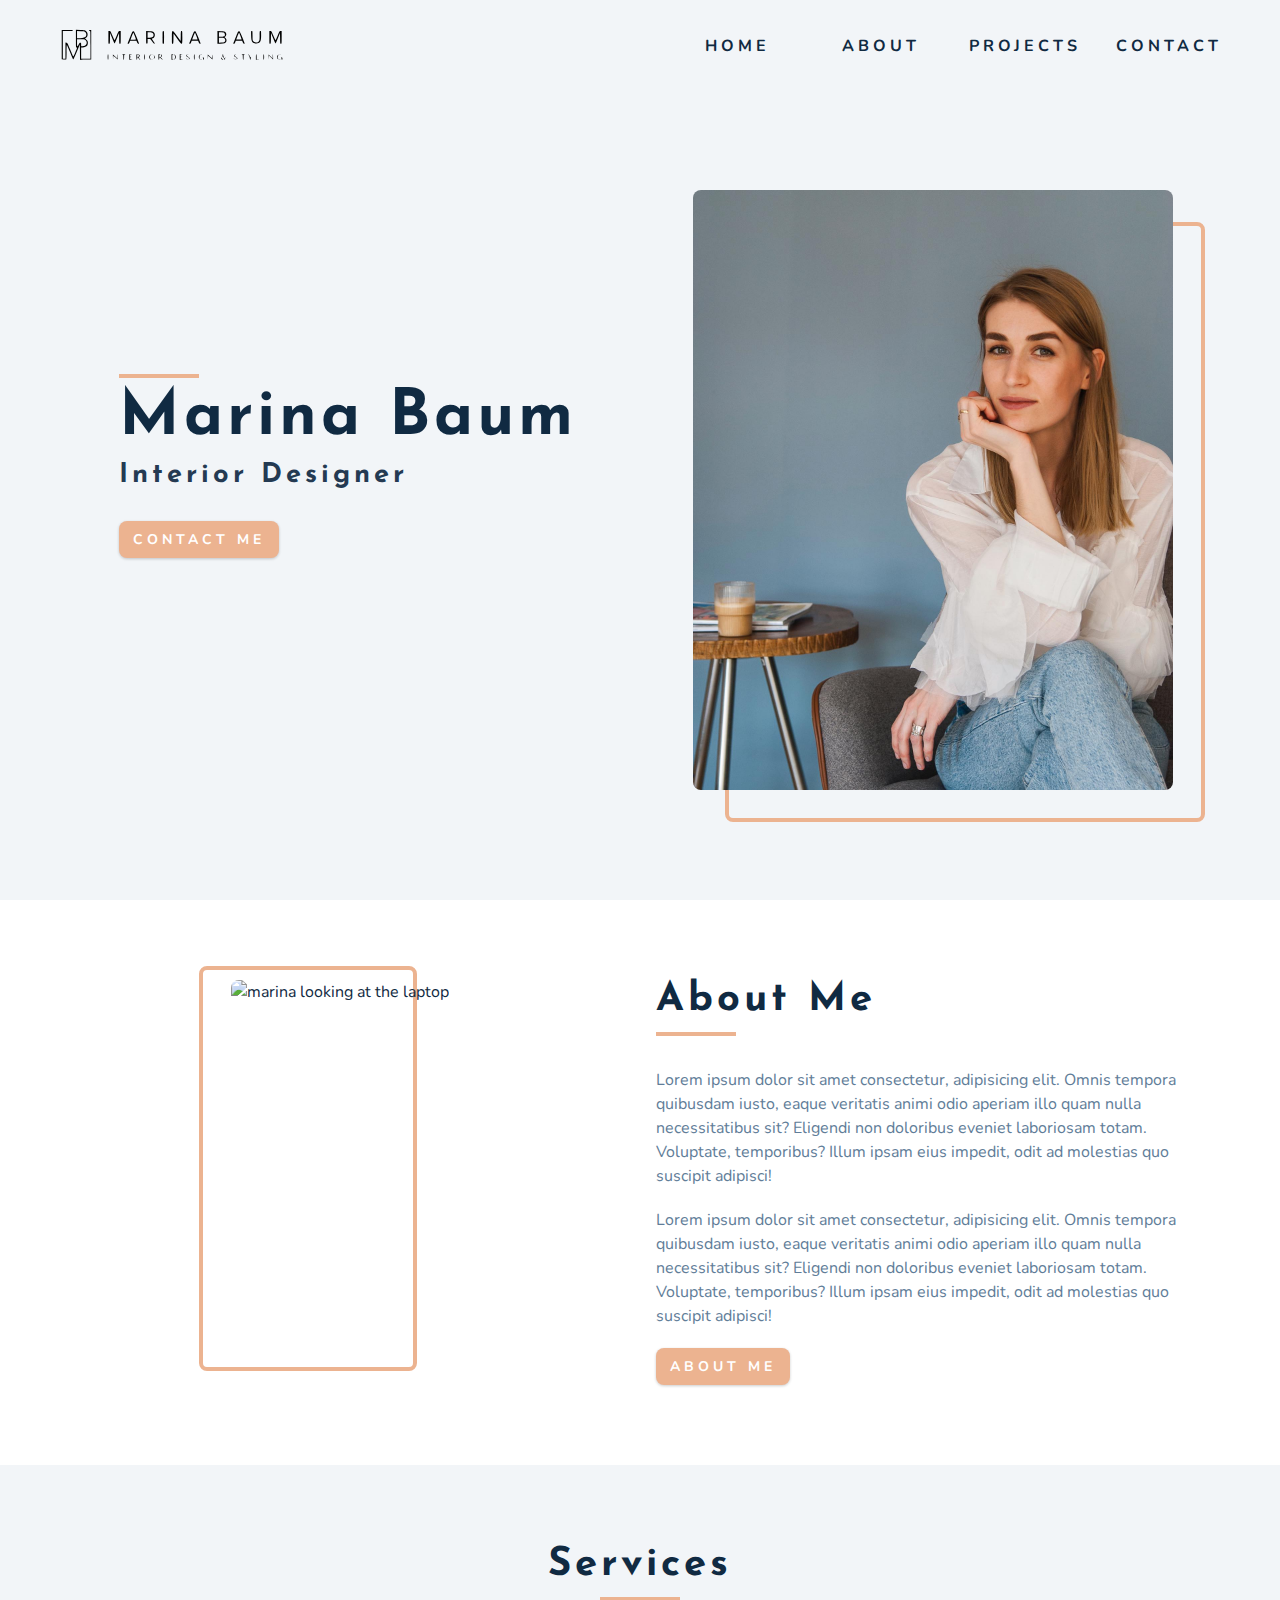
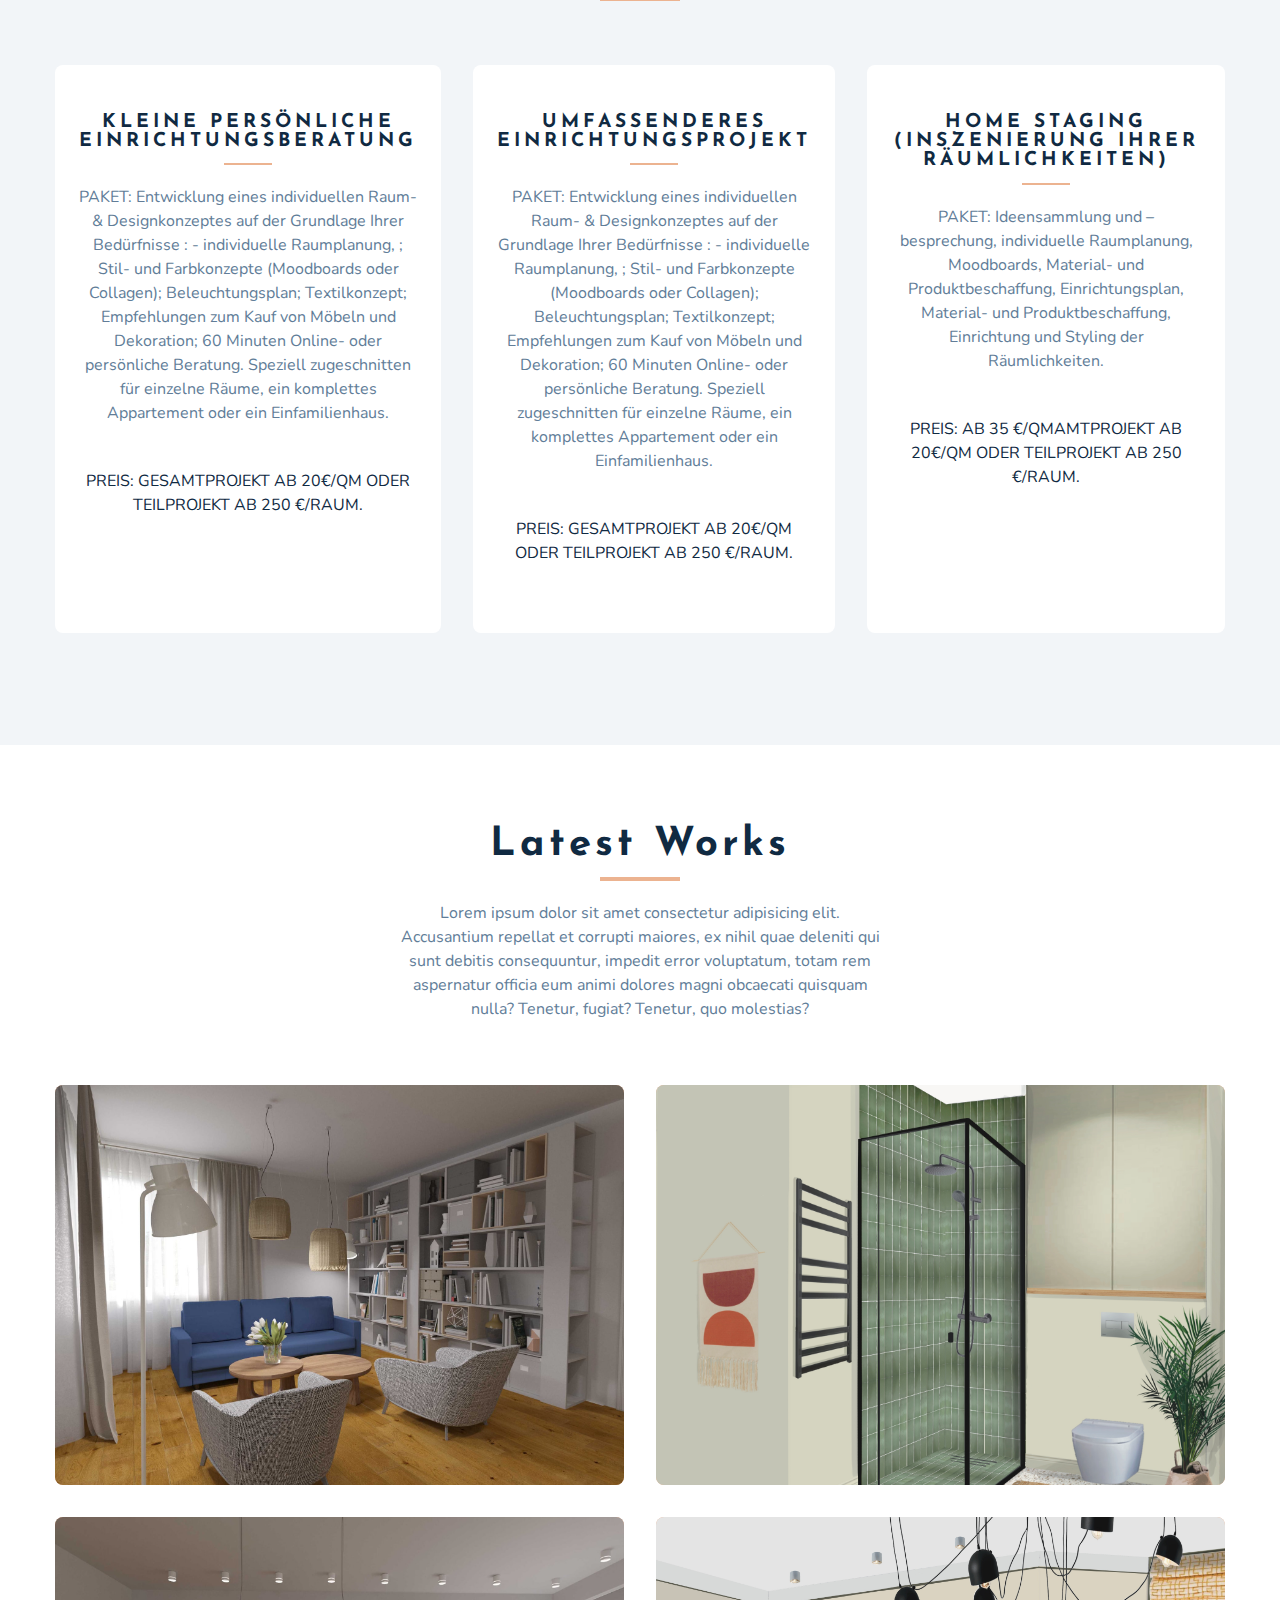
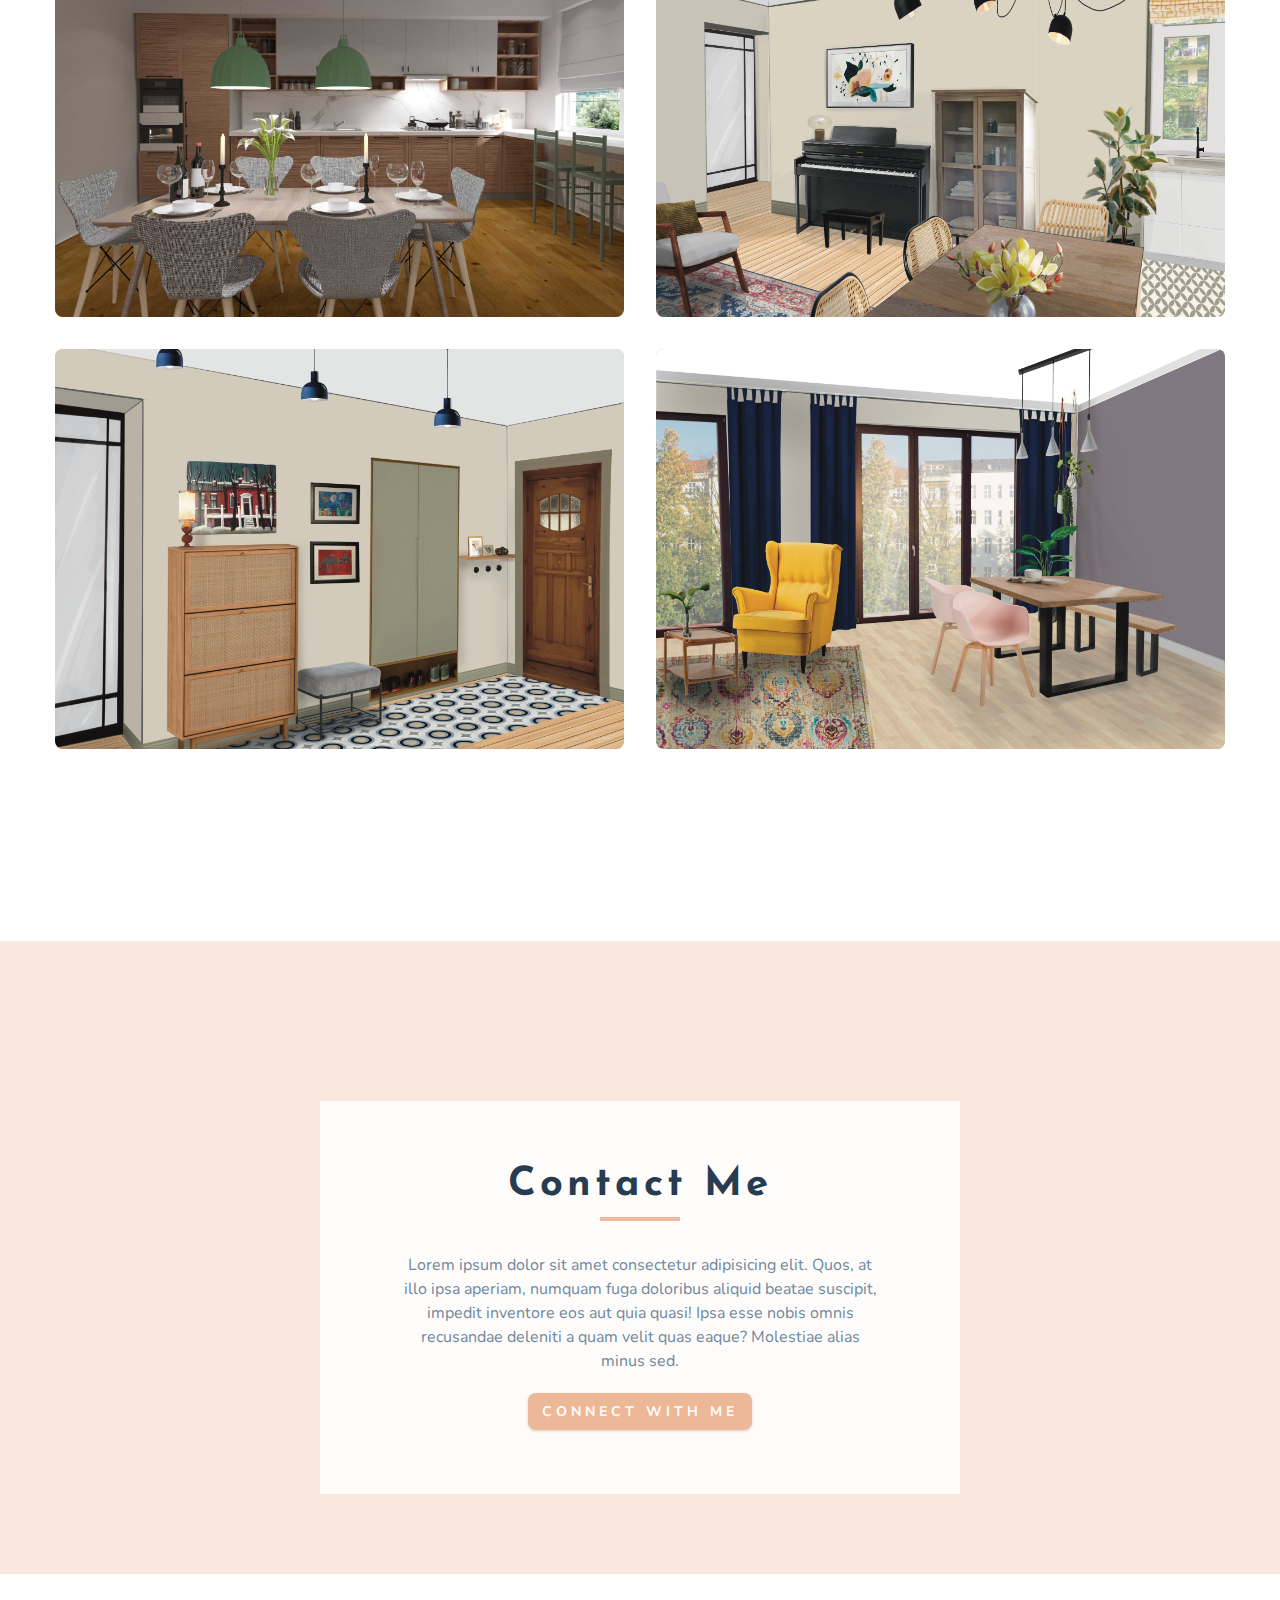
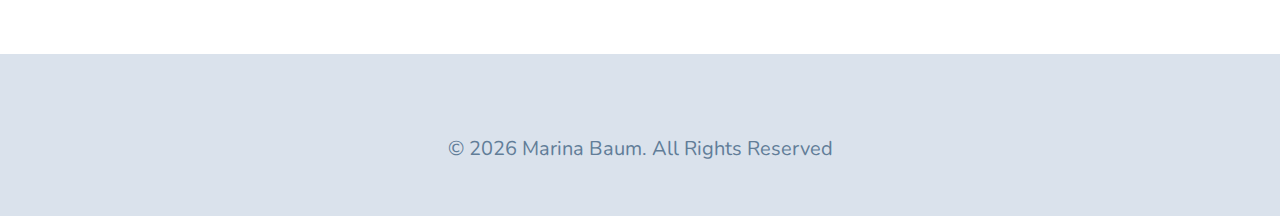
==== index.html @ c41d6230 "first commit" ====
<!DOCTYPE html>
<html lang="en">
  <head>
    <meta charset="UTF-8" />
    <meta name="viewport" content="width=device-width, initial-scale=1.0" />
    <title>Marina Baum</title>
    <!-- font-awesome -->
    <!-- <link href="https://cdnjs.cloudflare.com/ajax/libs/font-awesome/5.9.0/css/all.min.css" rel="stylesheet"> -->
    <script src="https://kit.fontawesome.com/b7d029e8b9.js" crossorigin="anonymous"></script>
    <!-- css -->
    <link rel="stylesheet" href="./css/styles.css" />
  </head>
  <body>
    <!-- navbar -->
<nav class="nav" id="nav">
  <div class="nav-center">
    <div class="nav-header">
      <img src="./images/logo copy.svg" class="nav-logo" alt="logo">
      <button class="nav-btn" id="nav-btn">
       <i class="fas fa-bars"></i>
      </button>
    </div>
    <ul class="nav-links">
      <li>
        <a href="index.html">HOME</a>
      </li>
      <li>
        <a href="#aboutM">ABOUT</a>
      </li>
      <li>
        <a href="#projectsM">PROJECTS</a>
      </li>
      <li>
        <a href="#contactM">CONTACT</a>
      </li>
    </ul>
  </div>
</nav>
    <!-- end of navbar -->
    <!-- sidebar -->
<aside class="sidebar" id="sidebar">
  <div>
    <button class="close-btn" id="close-btn">
      <i class="fas fa-times"></i>
    </button>
    <ul class="sidebar-links">
      <li>
        <a href="index.html">HOME</a>
      </li>
      <li>
        <a href="#about">ABOUT</a>
      </li>
      <li>
        <a href="#projectsM">PROJECTS</a>
      </li>
      <li>
        <a href="#contactM">CONTACT</a>
      </li>
    </ul>
  
    <ul class="social-icons">
      <li>
        <a href="#" class="social-icon">
          <i class="fab fa-facebook"></i>
        </a>
      </li>
      <li>
        <a href="#" class="social-icon">
          <i class="fab fa-squarespace"></i>
        </a>
      </li>
      <li>
        <a href="#" class="social-icon">
          <i class="fab fa-linkedin"></i>
        </a>
      </li>
      <li>
        <a href="#" class="social-icon">
          <i class="fab fa-instagram"></i>
        </a>
      </li>
      <li>
        <a href="#" class="social-icon">
          <i class="fab fa-pinterest"></i>
        </a>
      </li>
    </ul>
  </div>
</aside>
<header class="hero">
  <div class="section-center hero-center">
<article class="hero-info">
  <div class="underline">
  </div>
  <h1>Marina Baum</h1>
  <h4>Interior Designer</h4>
  <a href="contact.html" class="btn hero-btn">contact me</a>
  <ul class="social-icons hero-icons">
    <li>
      <a href="#" class="social-icon">
       <i class="fa-brands fa-facebook"></i>
      </a>
    </li>
    <li>
      <a href="#" class="social-icon">
        <i class="fab fa-squarespace"></i>
      </a>
    </li>
    <li>
      <a href="#" class="social-icon">
        <i class="fab fa-linkedin"></i>
      </a>
    </li>
    <li>
      <a href="#" class="social-icon">
        <i class="fab fa-instagram"></i>
      </a>
    </li>
    <li>
      <a href="#" class="social-icon">
        <i class="fab fa-pinterest"></i>
      </a>
    </li>
  </ul>
</article>
<article class="hero-img">
  <img src="./images/about.jpg" class="hero-photo" alt="marina">
</article>
  </div>
</header>
   <section id="aboutM" class="section about">
     <div class="section-center about-center">
       <article class="about-img">
<img src="./images/marina.jpg" class="hero-photo" alt="marina looking at the laptop">
       </article>

       <article class="about-info">
<div class="section-title about-title">
  <h2>about me</h2>
  <div class="underline"></div>
</div>
<p>Lorem ipsum dolor sit amet consectetur, adipisicing elit. Omnis tempora quibusdam iusto, eaque veritatis animi odio aperiam illo quam nulla necessitatibus sit? Eligendi non doloribus eveniet laboriosam totam. Voluptate, temporibus? Illum ipsam eius impedit, odit ad molestias quo suscipit adipisci!</p>
<p>Lorem ipsum dolor sit amet consectetur, adipisicing elit. Omnis tempora quibusdam iusto, eaque veritatis animi odio aperiam illo quam nulla necessitatibus sit? Eligendi non doloribus eveniet laboriosam totam. Voluptate, temporibus? Illum ipsam eius impedit, odit ad molestias quo suscipit adipisci!</p>
<a href="about.html" class="btn">about me</a>
      </article>
     </div>
   </section>

 <section class="section bg-grey">
  <div class="section-title">
    <h2>services</h2>
    <div class="underline"></div>
  </div>
  <div class="services-center section-center">
    <article class="service">
      <i class="fas fa-calendar service-icon"></i>
      <h4>KLEINE PERSÖNLICHE EINRICHTUNGSBERATUNG</h4>
      <div class="underline"></div>
      <p>
       <p>PAKET: Entwicklung eines individuellen Raum- & Designkonzeptes auf der Grundlage Ihrer Bedürfnisse : - individuelle Raumplanung, ; Stil- und Farbkonzepte (Moodboards oder Collagen); Beleuchtungsplan; Textilkonzept; Empfehlungen zum Kauf von Möbeln und Dekoration; 60 Minuten Online- oder persönliche Beratung. Speziell zugeschnitten für einzelne Räume, ein komplettes Appartement oder ein Einfamilienhaus. </p> 
<br>
PREIS: GESAMTPROJEKT AB 20€/QM ODER TEILPROJEKT AB 250 €/RAUM.
      </p>
      
    </article>
    <article class="service">
      <i class="fas fa-paint-brush service-icon"></i>
      <h4>UMFASSENDERES EINRICHTUNGSPROJEKT</h4>
      <div class="underline"></div>
      <p>
      <p>   PAKET: Entwicklung eines individuellen Raum- & Designkonzeptes auf der Grundlage Ihrer Bedürfnisse : - individuelle Raumplanung, ; Stil- und Farbkonzepte (Moodboards oder Collagen); Beleuchtungsplan; Textilkonzept; Empfehlungen zum Kauf von Möbeln und Dekoration; 60 Minuten Online- oder persönliche Beratung. Speziell zugeschnitten für einzelne Räume, ein komplettes Appartement oder ein Einfamilienhaus.</p> 
<br>
PREIS: GESAMTPROJEKT AB 20€/QM ODER TEILPROJEKT AB 250 €/RAUM.
      </p>
      
    </article>
    <article class="service">
      <i class="fas fa-hand-pointer service-icon"></i>
      <h4>HOME STAGING (INSZENIERUNG IHRER RÄUMLICHKEITEN)</h4>
      <div class="underline"></div>
      <p>
      <p>  PAKET: Ideensammlung und – besprechung, individuelle Raumplanung, Moodboards, Material- und Produktbeschaffung, Einrichtungsplan, Material- und Produktbeschaffung, Einrichtung und Styling der Räumlichkeiten. </p> 
<br>
        PREIS: AB 35 €/QMAMTPROJEKT AB 20€/QM ODER TEILPROJEKT AB 250 €/RAUM.
      </p>
      
    </article>
  </div>
 </section>
   <section id="projectsM" class="section projects">
    <div class="section-title">
      <h2>Latest works</h2>
      <div class="underline"></div>
      <p class="projects-text">
        Lorem ipsum dolor sit amet consectetur adipisicing elit. Accusantium repellat et corrupti maiores, ex nihil quae deleniti qui sunt debitis consequuntur, impedit error voluptatum, totam rem aspernatur officia eum animi dolores magni obcaecati quisquam nulla? Tenetur, fugiat? Tenetur, quo molestias?
      </p>
    </div>
    <div class="section-center projects-center">
<a href="projects.html" class="project-1"> 
  <article class="project">
<img src="./images/project-1.jpeg" alt="living room" class="project-img">
<div class="project-info">
  <h4>Project title</h4>
  <p>client name </p>
</div>
      </article>
    </a>

    <a href="projects.html" class="project-2"> 
      <article class="project">
    <img src="./images/project22.jpg" alt="bathroom" class="project-img">
    <div class="project-info">
      <h4>Project title</h4>
      <p>client name </p>
    </div>
          </article>
        </a>
        <a href="projects.html" class="project-3"> 
          <article class="project">
        <img src="./images/project-3.jpeg" alt="kitchen" class="project-img">
        <div class="project-info">
          <h4>Project title</h4>
          <p>client name </p>
        </div>
              </article>
            </a>
            <a href="projects.html" class="project-4"> 
              <article class="project">
            <img src="./images/project-4.JPG" alt="living room with piano" class="project-img">
            <div class="project-info">
              <h4>Project title</h4>
              <p>client name </p>
            </div>
                  </article>
                </a>
                <a href="projects.html" class="project-5"> 
                  <article class="project">
                <img src="./images/project-5.jpg" alt="living room with piano" class="project-img">
                <div class="project-info">
                  <h4>Project title</h4>
                  <p>client name </p>
                </div>
                      </article>
                    </a>
                    <a href="projects.html" class="project-6"> 
                      <article class="project">
                    <img src="./images/project-6.JPG" alt="living room with piano" class="project-img">
                    <div class="project-info">
                      <h4>Project title</h4>
                      <p>client name </p>
                    </div>
                          </article>
                        </a>
    </div>
   </section>
<section id="contactM" class="connect">
<video  autoplay muted loop class="video-container" poster="./images/project2.jpeg">
  <source src="./videos/Working from home next to flowers.mp4" type="video/mp4"> 
    Sorry, your browser does not support embedded videos.
</video>
<div class="video-banner">
  <div class="section-title">
    <h2>Contact me</h2>
    <div class="underline"></div>
  </div>
  <p class="video-text">Lorem ipsum dolor sit amet consectetur adipisicing elit. Quos, at illo ipsa aperiam, numquam fuga doloribus aliquid beatae suscipit, impedit inventore eos aut quia quasi! Ipsa esse nobis omnis recusandae deleniti a quam velit quas eaque? Molestiae alias minus sed.</p>
  <a href="mailto:marina@test.com" class="btn">Connect with me</a>
</div>
</section>
<footer class="footer">
  <ul class="social-icons">
    <li>
      <a href="#" class="social-icon">
        <i class="fab fa-facebook"></i>
      </a>
    </li>
    <li>
      <a href="#" class="social-icon">
        <i class="fab fa-squarespace"></i>
      </a>
    </li>
    <li>
      <a href="#" class="social-icon">
        <i class="fab fa-linkedin"></i>
      </a>
    </li>
    <li>
      <a href="#" class="social-icon">
        <i class="fab fa-instagram"></i>
      </a>
    </li>
    <li>
      <a href="#" class="social-icon">
        <i class="fab fa-pinterest"></i>
      </a>
    </li>
  </ul>
  <p>&copy; <span id="date"></span> Marina Baum. All rights reserved</p>
</footer>

    <script src="./js/app.js"></script>
    
  </body>
 
</html>
---- css/styles.css ----
/*
=============== 
Fonts
===============
*/
@import url("https://fonts.googleapis.com/css2?family=Josefin+Sans:ital,wght@0,200;1,400;1,700&family=Nunito:ital,wght@0,200;0,400;1,200;1,700&display=swap");

/*
=============== 
Variables
===============
*/

:root {
  /* dark shades of primary color*/
  --clr-primary-1: hsl(43, 86%, 17%);
  --clr-primary-2: hsl(43, 77%, 27%);
  --clr-primary-3: hsl(43, 72%, 37%);
  --clr-primary-4: hsl(42, 63%, 48%);
  /* primary/main color */
  --clr-primary-5: hsl(42, 78%, 60%);
  /* lighter shades of primary color */
  --clr-primary-6: hsl(43, 89%, 70%);
  --clr-primary-7: hsl(43, 90%, 76%);
  --clr-primary-8: hsl(45, 86%, 81%);
  --clr-primary-9: hsl(45, 90%, 88%);
  --clr-primary-10: hsl(45, 100%, 96%);
  /* darkest grey - used for headings */
  --clr-grey-1: hsl(209, 61%, 16%);
  --clr-grey-2: hsl(211, 39%, 23%);
  --clr-grey-3: hsl(209, 34%, 30%);
  --clr-grey-4: hsl(209, 28%, 39%);
  /* grey used for paragraphs */
  --clr-grey-5: hsl(210, 22%, 49%);
  --clr-grey-6: hsl(209, 23%, 60%);
  --clr-grey-7: hsl(211, 27%, 70%);
  --clr-grey-8: hsl(210, 31%, 80%);
  --clr-grey-9: hsl(212, 33%, 89%);
  --clr-grey-10: hsl(210, 36%, 96%);
  --clr-white: #fff;
  --ff-primary: 'Josefin Sans', sans-serif;
  --ff-secondary:  'Nunito', sans-serif;
  --transition: all 0.3s linear;
  --spacing: 0.25rem;
  --radius: 0.5rem;
  --light-shadow: 0 5px 15px rgba(0, 0, 0, 0.1);
  --dark-shadow: 0 5px 15px rgba(0, 0, 0, 0.2);
  --max-width: 1170px;
}
/*
=============== 
Global Styles
===============
*/

*,
::after,
::before {
  margin: 0;
  padding: 0;
  box-sizing: border-box;
}
body {
  font-family: var(--ff-secondary);
  background: var(--clr-white);
  color: var(--clr-grey-1);
  line-height: 1.5;
  font-size: 0.875rem;
}
ul {
  list-style-type: none;
}
a {
  text-decoration: none;
}
img:not(.nav-logo) {
  width: 100%;
  display: block;
}



h1,
h2,
h3,
h4 {
  letter-spacing: var(--spacing);
  text-transform: capitalize;
  line-height: 1.25;
  margin-bottom: 0.75rem;
  font-family: var(--ff-primary);
}
h1 {
  font-size: 3rem;
}
h2 {
  font-size: 2rem;
}
h3 {
  font-size: 1.25rem;
}
h4 {
  font-size: 0.875rem;
}
p {
  margin-bottom: 1.25rem;
  color: var(--clr-grey-5);
}
@media screen and (min-width: 800px) {
  h1 {
    font-size: 4rem;
  }
  h2 {
    font-size: 2.5rem;
  }
  h3 {
    font-size: 1.75rem;
  }
  h4 {
    font-size: 1rem;
  }
  body {
    font-size: 1rem;
  }
  h1,
  h2,
  h3,
  h4 {
    line-height: 1;
  }
}
/*  global classes */

.btn {
  text-transform: uppercase;
  background: #ECB390;
  color: var(--clr-white);
  padding: 0.375rem 0.75rem;
  letter-spacing: var(--spacing);
  display: inline-block;
  font-weight: 700;
  -webkit-transition: var(--transition);
  transition: var(--transition);
  font-size: 0.875rem;
  border: 2px solid transparent;
  cursor: pointer;
  box-shadow: 0 1px 3px rgba(0, 0, 0, 0.2);
  border-radius: var(--radius);
}
.btn:hover {
  color: var(--clr-primary-1);
  background: var(--clr-grey-5);
}
/* section */
.section {
  padding: 5rem 0;
}

.section-center {
  width: 90vw;
  margin: 0 auto;
  max-width: 1170px;
}
@media screen and (min-width: 992px) {
  .section-center {
    width: 95vw;
  }
}

.underline {
  width: 5rem;
  height: 0.25rem;
  margin-bottom: 1.25rem;
  background: #ECB390;
  margin-left: auto;
  margin-right: auto;
}

.section-title {
  margin-bottom: 4rem;
  text-align: center;
}
.bg-grey{
  background: #F2F5F8;
}

/*
=============== 
Navbar
===============
*/

.nav-links{
  display: none;
}

.nav{
  height: 5rem;
  padding: 1rem;
  display: grid;
  align-items: center;
  transition:var(--transition);
}

.nav-center{
  width: 100%;
  max-width: 1170px;
  margin: 0 auto;
}
.nav-header {
  display: grid;
  grid-template-columns: auto 1fr;
  align-items: center;
}

.nav-btn{
  background: transparent;
  border-color: transparent;
  color: var(--clr-grey-5);
  font-size: 2rem;
  cursor: pointer;
 justify-self: end;
}


@media screen and (min-width: 768px) {
  .nav {
    background-color: #f2f5f8;
  }
  .nav-btn {
    display: none;
  }
  .nav-links{
    display: grid;
    grid-template-columns: repeat(4, 1fr);
    justify-items: center;
    column-gap: 2rem;
    justify-self: end;

  }
  .nav-links a {
   text-transform: capitalize;
   color: var(--clr-grey-1) ;
   font-weight: bold;
   letter-spacing: var(--spacing);
   transition: var(--transition);
  }
  .nav-links a:hover {
    color: #ECB390
  }

  .nav-center {
    display: grid;
    grid-template-columns: auto 1fr;
    align-items: center;
  }
}

/* fixed-navbar */
.navbar-fixed {
  position: fixed;
  top: 0;
  left: 0;
  width: 100%;
  background:var( --clr-grey-10);
  z-index: 2;
  box-shadow: var(--light-shadow);
}
/*
=============== 
Sidebar
===============
*/

.sidebar {
  position: fixed;
  top: 0;
  left: 0;
  width: 100%;
  height: 100%;
  background: var(--clr-grey-10);
  z-index: 4;
  display: grid;
  place-items: center;
  transition: var(--transition);
  transform: translateX(-100%);
}

.show-sidebar{
  transform: translateX(0%);
}

.sidebar-links{
  text-align: center;
}
.sidebar-links a {
  font-size: 2rem;
  text-transform: capitalize;
  transition: var(--transition);
  color: var(--clr-grey-1);
  letter-spacing: var(--spacing);
  display: inline-block;
  margin-bottom: 1.5rem;

}
.sidebar-links a:hover{
  color: #ECB390;
}

.social-icons {
  display: grid;
  margin-top: 3rem;
  width: 20rem;
  grid-template-columns: repeat(5, 1fr) ;
  justify-items: center;
}
.social-icon {
  font-size: 1.5rem;
  color: hsl(209, 61%, 16%);
  transition: var(--transition);
}

.social-icon:hover{
  color: #ECB390;
}

.close-btn{
  position: absolute;
  top: 1rem;
  right: 1rem;
  font-size: 3rem;
  background:transparent;
  border: transparent;
  transition: var(--transition);
  color: var(--clr-grey-1);
  cursor: pointer;
}
.close-btn:hover {
  color: #ECB390;
}
/*
=============== 
Hero
===============
*/
/* underline added to globals */

.hero .underline{
 margin-bottom: 0.5rem;
 margin-left: 0;
}

.hero-img {
  display: none;
}

.hero {
  background: #f2f5f8;;
}

.hero-center{
  min-height: calc(100vh - 5rem);
  display: grid;
  place-items: center;
}

.hero-info h4 {
  color: var(--clr-grey-2);
  font-size: 1.7rem;
}

.hero-icons{
justify-items: start;
}

.hero-btn{
  margin-top: 1.25rem;
}

@media screen and (min-width: 992px){
  .hero-img {
    display: block;
    position: relative;
  }
  .hero-center{
    grid-template-columns: 1fr 1fr;
  }
 
  .hero-img::before{
    content: "";
    position: absolute;
    width: 100%;
    height: 100%;
    border: 0.25rem solid #ECB390;
    top: 2rem;
    right: -2rem;
    border-radius: var(--radius);
  }
}
.hero-photo {
  max-width: 30rem;
  max-height: 45rem;
  object-position: cover;
  border-radius: var(--radius);
  position: relative;
}
/*
=============== 
About
===============
*/

.about-title {
  text-align: left;
margin-bottom: 2rem;
}

.about-title .underline {
  margin-left: 0;
}

.about-center{
  display: grid;
  gap: 3rem 2rem;
}

.about-img{
  justify-self: center;
}


@media screen and (min-width: 992px) {
  .about-center{
    grid-template-columns: 1fr 1fr;
  }
  .about-img{
    position: relative;
  }
  .about-img::before{
    content: "";
    position: absolute;
    width: 100%;
    height: 100%;
    border: 0.25rem solid #ECB390;
    bottom: 0.9rem;
    left: -2rem;
    border-radius: var(--radius);
  }
  .about-info {
    align-self: center;
  }
}

/*
=============== 
Services
===============
*/

.service {
  background: var(--clr-white);
  padding: 3rem 1.5rem;
  margin-bottom: 2rem;
  border-radius: var(--radius);
  text-align: center;
  transition: var(--transition);
}

.service h4 {
  color: var(--clr-grey-1);
  font-size: 1.2rem;
}

.service-icon {
  font-size: 2rem;
  margin-bottom: 1.5rem;
}

.service .underline{
  width: 3rem;
  height: 0.12rem;
  transition: var(--transition);
}

.service p {
  transition: var(--transition);;
}

.service:hover{
  background-color: #ECB390;
  color: var(--clr-white);
}

.service:hover p{
  color: var(--clr-white);
}
.service:hover h4{
  color: var(--clr-white);
}

.service:hover .underline{
  background: var(--clr-white);
}

@media screen and (min-width: 676px){
  .services-center{
    display: grid;
    grid-template-columns: 1fr 1fr;
    column-gap: 2rem;
  }
}
@media screen and (min-width: 992px){
  .services-center{
    grid-template-columns: 1fr 1fr 1fr;
    
  }

 }
/*
=============== 
Projects
===============
*/

.projects-text{
width: 85vh;
max-width: 30rem;
margin: 0 auto;
}

.project{
  position: relative;
  background: #ECB390;
  border-radius: var(--radius);
  margin-bottom: 2rem;
}

.project-info{
  text-align: center;
  color: var(--clr-white);
  position: absolute;
 top: 50%;
 left:50%;
 transform: translate(-50%, -50%);
 transition: var(--transition);
 opacity: 0;
}

.project-info h4{
  font-size: 2rem;
}

.project-info p {
  text-transform: capitalize;
  color: var(--clr-white);
}

.project:hover .project-info{
  opacity: 1;
}

.project-img {
  transition: var(--transition);
  border-radius: var(--radius);
  height: 25rem;
  object-fit: cover;
}

.project:hover .project-img{
  opacity: 0.3;
}

.project::after{
  content: "";
  position: absolute;
  top:0;
  left: 0;
  width: 100%;
  height: 100%;
  border: 0.25rem solid white;
  border-radius: var(--radius);
  transition: var(--transition);
  opacity: 0;
}
.project:hover::after{
  opacity: 1;
  transform: scale(0.8);

}

@media screen and (min-width: 676px){
  .projects-center{
    display: grid;
    grid-template-columns: 1fr 1fr;
    column-gap: 2rem;
  }
}

@media screen and (min-width: 992px){
  .projects-center{
    grid-template-columns: repeat (3, 1fr);
  }
}
/*
=============== 
Connect
===============
*/

.connect{
  min-height: 40vh;
  position: relative;
  padding: 10rem 0 5rem 0;
  margin: 5rem 0;
}

.video-container{
  position: absolute;
  top:0;
  left: 0;
  width: 100%;
  height: 100%;
  object-fit: cover;
  z-index: -2;
}

.connect::after {
  content: "";
  position: absolute;
  top: 0;
  left: 0;
  height: 100%;
  width: 100%;
  background: #ECB390;
  opacity: 0.3;
  z-index: -1;
}
.connect{
display: grid;
place-items: center;
}

.video-banner .section-title{
  margin-bottom: 2rem;
  opacity: 1;
}

.video-text{
  max-width: 30rem;
  opacity: 1;
}

.video-banner{
  background: #ffffff;
  padding: 4rem 5rem 4rem 5rem;
  text-align: center;
  opacity: 0.9;
}

.footer {
  padding-bottom: 2rem;
  background: var(--clr-grey-9);
  display: grid;
  place-items: center;
}

.footer .social-icons{
  margin-bottom: 2rem;

}
.footer .social-icon:hover{
  color: #ECB390;
  
}

.footer p{
  font-size: 1.25rem;
  text-transform: capitalize;
}
/*
=============== 
Single Page
===============
*/

/*
=============== 
Products Page
===============
*/
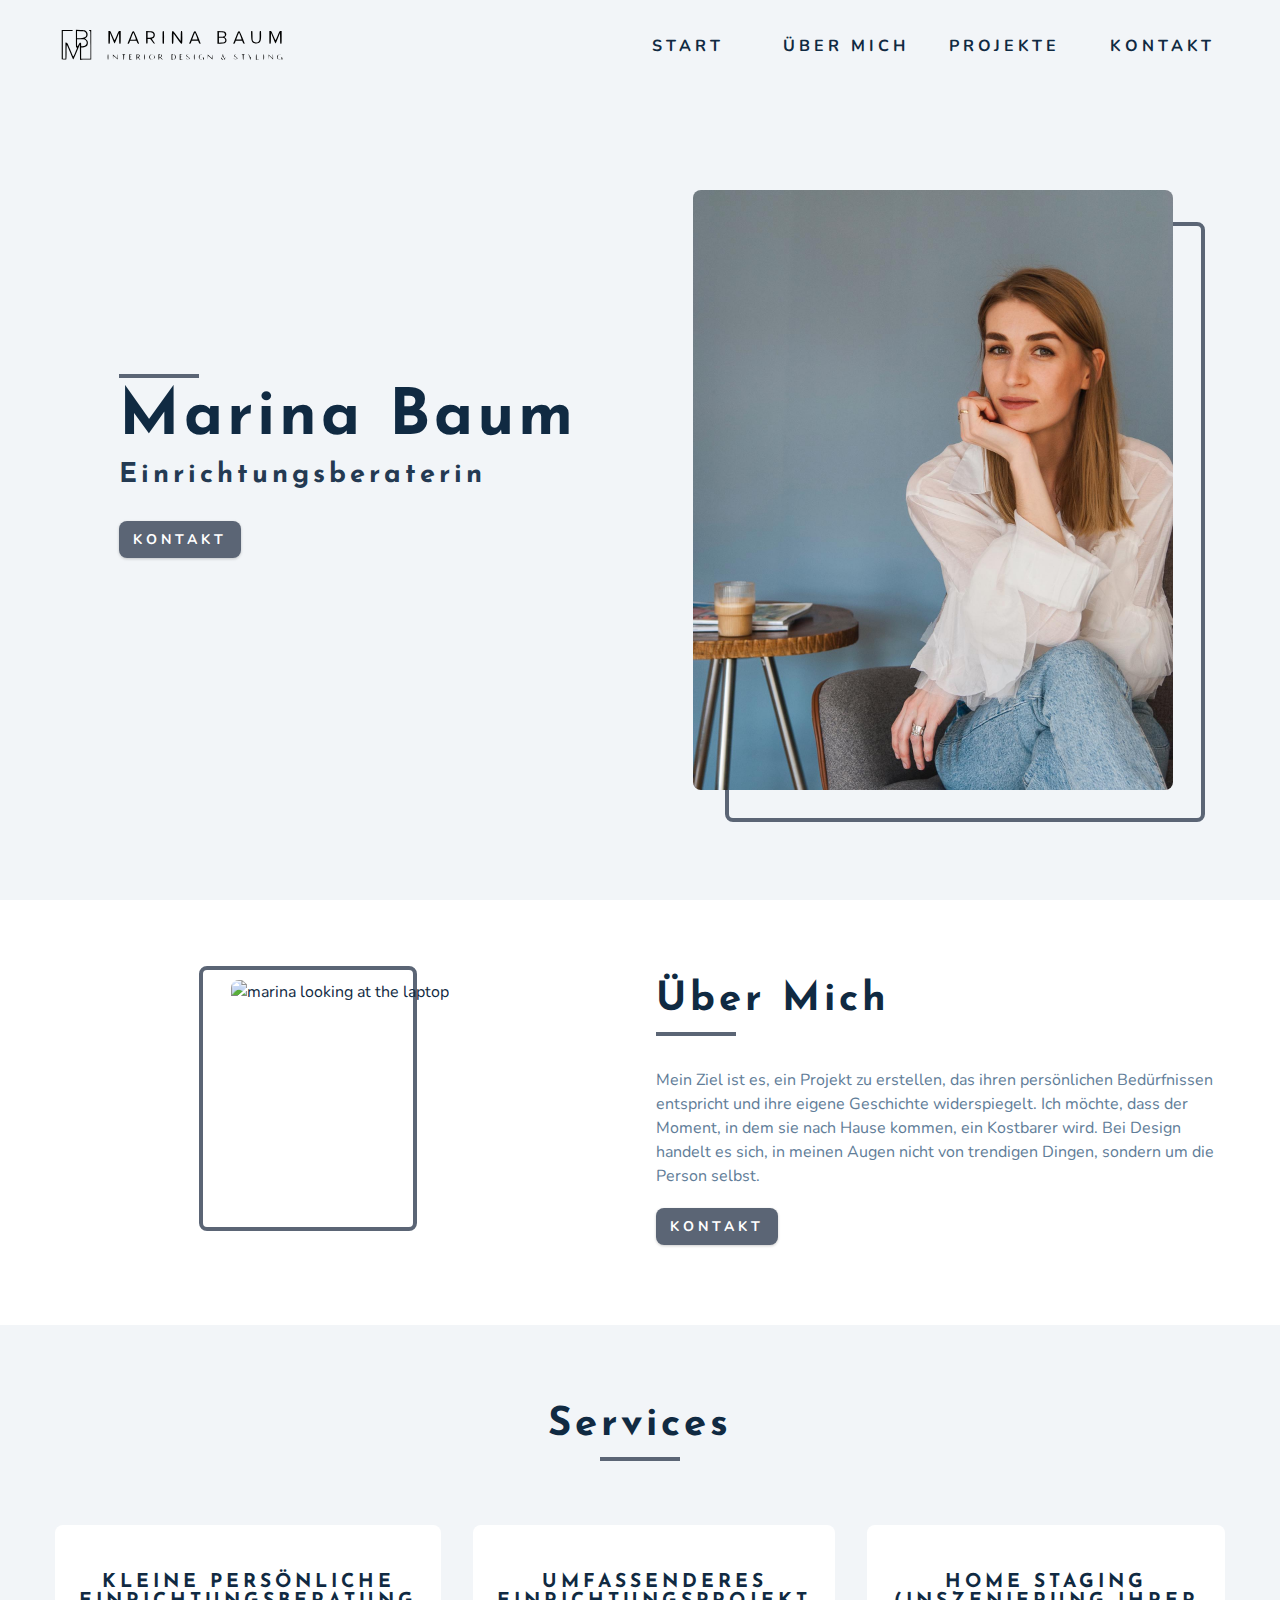
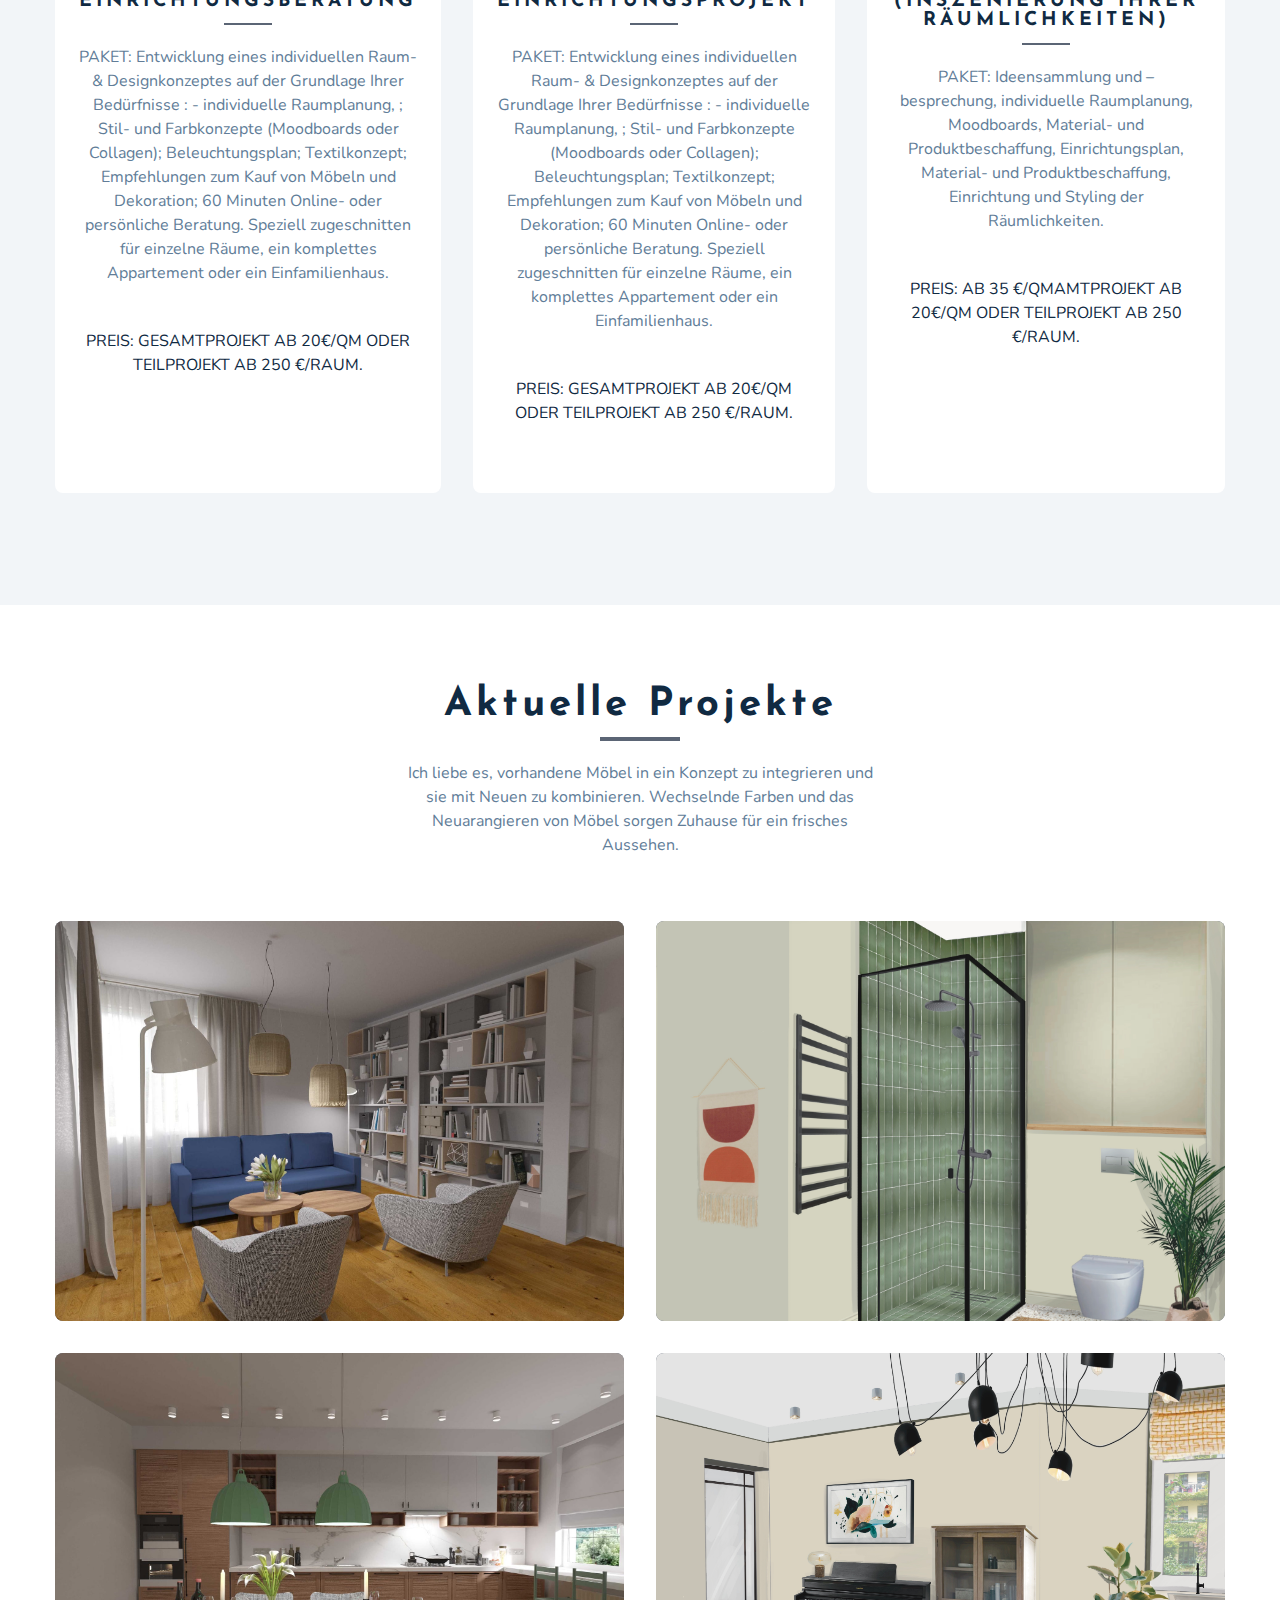
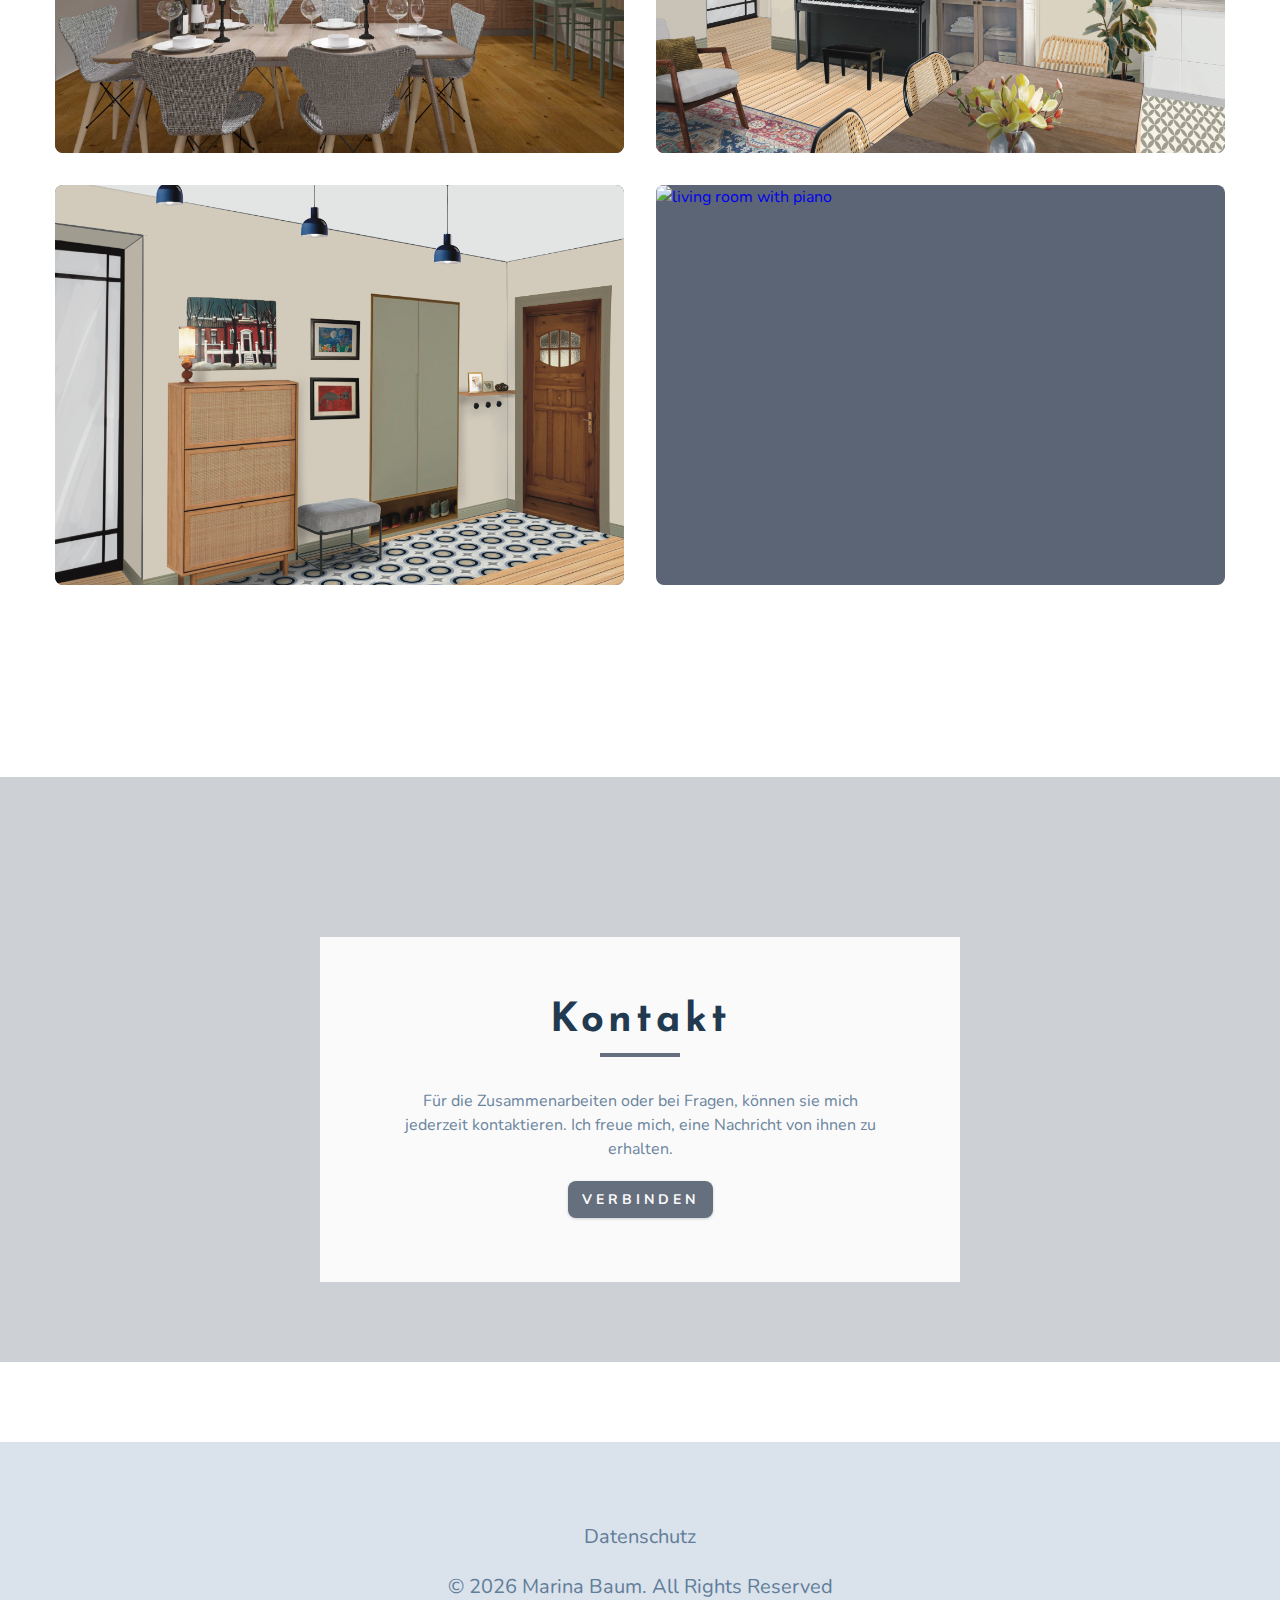
==== commit f8846ba9: "image changes, color adjusted" ====
--- a/index.html
+++ b/index.html
@@ -22,16 +22,16 @@
     </div>
     <ul class="nav-links">
       <li>
-        <a href="index.html">HOME</a>
-      </li>
-      <li>
-        <a href="#aboutM">ABOUT</a>
-      </li>
-      <li>
-        <a href="#projectsM">PROJECTS</a>
-      </li>
-      <li>
-        <a href="#contactM">CONTACT</a>
+        <a href="index.html">START</a>
+      </li>
+      <li>
+        <a href="#aboutM">ÜBER MICH</a>
+      </li>
+      <li>
+        <a href="#projectsM">PROJEKTE</a>
+      </li>
+      <li>
+        <a href="#contactM">KONTAKT</a>
       </li>
     </ul>
   </div>
@@ -45,42 +45,37 @@
     </button>
     <ul class="sidebar-links">
       <li>
-        <a href="index.html">HOME</a>
-      </li>
-      <li>
-        <a href="#about">ABOUT</a>
-      </li>
-      <li>
-        <a href="#projectsM">PROJECTS</a>
-      </li>
-      <li>
-        <a href="#contactM">CONTACT</a>
+        <a href="index.html">START</a>
+      </li>
+      <li>
+        <a href="#about">ÜBER MICH</a>
+      </li>
+      <li>
+        <a href="#projectsM">PROJEKTE</a>
+      </li>
+      <li>
+        <a href="#contactM">KONTAKT</a>
       </li>
     </ul>
   
     <ul class="social-icons">
       <li>
-        <a href="#" class="social-icon">
+        <a href="https://www.facebook.com/marinabauminteriors/" class="social-icon">
           <i class="fab fa-facebook"></i>
         </a>
       </li>
       <li>
-        <a href="#" class="social-icon">
-          <i class="fab fa-squarespace"></i>
-        </a>
-      </li>
-      <li>
-        <a href="#" class="social-icon">
+        <a href="https://www.linkedin.com/in/marina-baum-95903368/" class="social-icon">
           <i class="fab fa-linkedin"></i>
         </a>
       </li>
       <li>
-        <a href="#" class="social-icon">
+        <a href="https://www.instagram.com/marina.baum.interiors/" class="social-icon">
           <i class="fab fa-instagram"></i>
         </a>
       </li>
       <li>
-        <a href="#" class="social-icon">
+        <a href="https://www.pinterest.de/MarinaBaumDesignandStyling/" class="social-icon">
           <i class="fab fa-pinterest"></i>
         </a>
       </li>
@@ -93,31 +88,26 @@
   <div class="underline">
   </div>
   <h1>Marina Baum</h1>
-  <h4>Interior Designer</h4>
-  <a href="contact.html" class="btn hero-btn">contact me</a>
+  <h4>Einrichtungsberaterin</h4>
+  <a href="mailto:marina.baum21@yahoo.com" class="btn hero-btn">KONTAKT</a>
   <ul class="social-icons hero-icons">
     <li>
-      <a href="#" class="social-icon">
+      <a href="https://www.facebook.com/marinabauminteriors/" class="social-icon">
        <i class="fa-brands fa-facebook"></i>
       </a>
     </li>
     <li>
-      <a href="#" class="social-icon">
-        <i class="fab fa-squarespace"></i>
-      </a>
-    </li>
-    <li>
-      <a href="#" class="social-icon">
+      <a href="https://www.linkedin.com/in/marina-baum-95903368/" class="social-icon">
         <i class="fab fa-linkedin"></i>
       </a>
     </li>
     <li>
-      <a href="#" class="social-icon">
+      <a href="https://www.instagram.com/marina.baum.interiors/" class="social-icon">
         <i class="fab fa-instagram"></i>
       </a>
     </li>
     <li>
-      <a href="#" class="social-icon">
+      <a href="https://www.pinterest.de/MarinaBaumDesignandStyling/" class="social-icon">
         <i class="fab fa-pinterest"></i>
       </a>
     </li>
@@ -136,12 +126,11 @@
 
        <article class="about-info">
 <div class="section-title about-title">
-  <h2>about me</h2>
+  <h2>Über mich</h2>
   <div class="underline"></div>
 </div>
-<p>Lorem ipsum dolor sit amet consectetur, adipisicing elit. Omnis tempora quibusdam iusto, eaque veritatis animi odio aperiam illo quam nulla necessitatibus sit? Eligendi non doloribus eveniet laboriosam totam. Voluptate, temporibus? Illum ipsam eius impedit, odit ad molestias quo suscipit adipisci!</p>
-<p>Lorem ipsum dolor sit amet consectetur, adipisicing elit. Omnis tempora quibusdam iusto, eaque veritatis animi odio aperiam illo quam nulla necessitatibus sit? Eligendi non doloribus eveniet laboriosam totam. Voluptate, temporibus? Illum ipsam eius impedit, odit ad molestias quo suscipit adipisci!</p>
-<a href="about.html" class="btn">about me</a>
+<p>Mein Ziel ist es, ein Projekt zu erstellen, das ihren persönlichen Bedürfnissen entspricht und ihre eigene Geschichte widerspiegelt. Ich möchte, dass der Moment, in dem sie nach Hause kommen, ein Kostbarer wird. Bei Design handelt es sich, in meinen Augen nicht von trendigen Dingen, sondern um die Person selbst.</p>
+<a href="mailto:marina.baum21@yahoo.com" class="btn">Kontakt</a>
       </article>
      </div>
    </section>
@@ -189,10 +178,10 @@
  </section>
    <section id="projectsM" class="section projects">
     <div class="section-title">
-      <h2>Latest works</h2>
+      <h2>Aktuelle Projekte</h2>
       <div class="underline"></div>
       <p class="projects-text">
-        Lorem ipsum dolor sit amet consectetur adipisicing elit. Accusantium repellat et corrupti maiores, ex nihil quae deleniti qui sunt debitis consequuntur, impedit error voluptatum, totam rem aspernatur officia eum animi dolores magni obcaecati quisquam nulla? Tenetur, fugiat? Tenetur, quo molestias?
+        Ich liebe es, vorhandene Möbel in ein Konzept zu integrieren und sie mit Neuen zu kombinieren. Wechselnde Farben und das Neuarangieren von Möbel sorgen Zuhause für ein frisches Aussehen. 
       </p>
     </div>
     <div class="section-center projects-center">
@@ -200,8 +189,7 @@
   <article class="project">
 <img src="./images/project-1.jpeg" alt="living room" class="project-img">
 <div class="project-info">
-  <h4>Project title</h4>
-  <p>client name </p>
+  <h4>Wohnzimmer</h4>
 </div>
       </article>
     </a>
@@ -210,8 +198,8 @@
       <article class="project">
     <img src="./images/project22.jpg" alt="bathroom" class="project-img">
     <div class="project-info">
-      <h4>Project title</h4>
-      <p>client name </p>
+      <h4>Badezimmer</h4>
+  
     </div>
           </article>
         </a>
@@ -219,8 +207,8 @@
           <article class="project">
         <img src="./images/project-3.jpeg" alt="kitchen" class="project-img">
         <div class="project-info">
-          <h4>Project title</h4>
-          <p>client name </p>
+          <h4>Esszimmer</h4>
+          
         </div>
               </article>
             </a>
@@ -228,8 +216,8 @@
               <article class="project">
             <img src="./images/project-4.JPG" alt="living room with piano" class="project-img">
             <div class="project-info">
-              <h4>Project title</h4>
-              <p>client name </p>
+              <h4>Küche</h4>
+              
             </div>
                   </article>
                 </a>
@@ -237,17 +225,17 @@
                   <article class="project">
                 <img src="./images/project-5.jpg" alt="living room with piano" class="project-img">
                 <div class="project-info">
-                  <h4>Project title</h4>
-                  <p>client name </p>
+                  <h4>Schlafzimmer</h4>
+          
                 </div>
                       </article>
                     </a>
                     <a href="projects.html" class="project-6"> 
                       <article class="project">
-                    <img src="./images/project-6.JPG" alt="living room with piano" class="project-img">
+                    <img src="./images/project-6.jpeg" alt="living room with piano" class="project-img">
                     <div class="project-info">
-                      <h4>Project title</h4>
-                      <p>client name </p>
+                      <h4>Wohnzimmer</h4>
+                      
                     </div>
                           </article>
                         </a>
@@ -260,41 +248,38 @@
 </video>
 <div class="video-banner">
   <div class="section-title">
-    <h2>Contact me</h2>
+    <h2>Kontakt</h2>
     <div class="underline"></div>
   </div>
-  <p class="video-text">Lorem ipsum dolor sit amet consectetur adipisicing elit. Quos, at illo ipsa aperiam, numquam fuga doloribus aliquid beatae suscipit, impedit inventore eos aut quia quasi! Ipsa esse nobis omnis recusandae deleniti a quam velit quas eaque? Molestiae alias minus sed.</p>
-  <a href="mailto:marina@test.com" class="btn">Connect with me</a>
+  <p class="video-text">Für die Zusammenarbeiten oder bei Fragen, können sie mich jederzeit kontaktieren. Ich freue mich, eine Nachricht von ihnen zu erhalten.</p>
+  <a href="mailto:marina.baum21@yahoo.com" class="btn">Verbinden</a>
 </div>
 </section>
 <footer class="footer">
   <ul class="social-icons">
     <li>
-      <a href="#" class="social-icon">
+      <a href="https://www.facebook.com/marinabauminteriors/" class="social-icon">
         <i class="fab fa-facebook"></i>
       </a>
     </li>
-    <li>
-      <a href="#" class="social-icon">
-        <i class="fab fa-squarespace"></i>
-      </a>
-    </li>
-    <li>
-      <a href="#" class="social-icon">
+
+    <li>
+      <a href="https://www.linkedin.com/in/marina-baum-95903368/" class="social-icon">
         <i class="fab fa-linkedin"></i>
       </a>
     </li>
     <li>
-      <a href="#" class="social-icon">
+      <a href="https://www.instagram.com/marina.baum.interiors/" class="social-icon">
         <i class="fab fa-instagram"></i>
       </a>
     </li>
     <li>
-      <a href="#" class="social-icon">
+      <a href="https://www.pinterest.de/MarinaBaumDesignandStyling/" class="social-icon">
         <i class="fab fa-pinterest"></i>
       </a>
     </li>
   </ul>
+  <p> <a href="datenschutz.html" id="datten">Datenschutz</a></p>
   <p>&copy; <span id="date"></span> Marina Baum. All rights reserved</p>
 </footer>
 
--- a/css/styles.css
+++ b/css/styles.css
@@ -38,8 +38,8 @@
   --clr-grey-9: hsl(212, 33%, 89%);
   --clr-grey-10: hsl(210, 36%, 96%);
   --clr-white: #fff;
-  --ff-primary: 'Josefin Sans', sans-serif;
-  --ff-secondary:  'Nunito', sans-serif;
+  --ff-primary: "Josefin Sans", sans-serif;
+  --ff-secondary: "Nunito", sans-serif;
   --transition: all 0.3s linear;
   --spacing: 0.25rem;
   --radius: 0.5rem;
@@ -77,8 +77,6 @@
   width: 100%;
   display: block;
 }
-
-
 
 h1,
 h2,
@@ -133,7 +131,7 @@
 
 .btn {
   text-transform: uppercase;
-  background: #ECB390;
+  background: #5b6575;
   color: var(--clr-white);
   padding: 0.375rem 0.75rem;
   letter-spacing: var(--spacing);
@@ -171,7 +169,7 @@
   width: 5rem;
   height: 0.25rem;
   margin-bottom: 1.25rem;
-  background: #ECB390;
+  background: #5b6575;
   margin-left: auto;
   margin-right: auto;
 }
@@ -180,8 +178,8 @@
   margin-bottom: 4rem;
   text-align: center;
 }
-.bg-grey{
-  background: #F2F5F8;
+.bg-grey {
+  background: #f2f5f8;
 }
 
 /*
@@ -190,19 +188,19 @@
 ===============
 */
 
-.nav-links{
+.nav-links {
   display: none;
 }
 
-.nav{
+.nav {
   height: 5rem;
   padding: 1rem;
   display: grid;
   align-items: center;
-  transition:var(--transition);
-}
-
-.nav-center{
+  transition: var(--transition);
+}
+
+.nav-center {
   width: 100%;
   max-width: 1170px;
   margin: 0 auto;
@@ -213,15 +211,14 @@
   align-items: center;
 }
 
-.nav-btn{
+.nav-btn {
   background: transparent;
   border-color: transparent;
   color: var(--clr-grey-5);
   font-size: 2rem;
   cursor: pointer;
- justify-self: end;
-}
-
+  justify-self: end;
+}
 
 @media screen and (min-width: 768px) {
   .nav {
@@ -230,23 +227,22 @@
   .nav-btn {
     display: none;
   }
-  .nav-links{
+  .nav-links {
     display: grid;
     grid-template-columns: repeat(4, 1fr);
     justify-items: center;
     column-gap: 2rem;
     justify-self: end;
-
   }
   .nav-links a {
-   text-transform: capitalize;
-   color: var(--clr-grey-1) ;
-   font-weight: bold;
-   letter-spacing: var(--spacing);
-   transition: var(--transition);
+    text-transform: capitalize;
+    color: var(--clr-grey-1);
+    font-weight: bold;
+    letter-spacing: var(--spacing);
+    transition: var(--transition);
   }
   .nav-links a:hover {
-    color: #ECB390
+    color: #5b6575;
   }
 
   .nav-center {
@@ -262,7 +258,7 @@
   top: 0;
   left: 0;
   width: 100%;
-  background:var( --clr-grey-10);
+  background: var(--clr-grey-10);
   z-index: 2;
   box-shadow: var(--light-shadow);
 }
@@ -286,11 +282,11 @@
   transform: translateX(-100%);
 }
 
-.show-sidebar{
+.show-sidebar {
   transform: translateX(0%);
 }
 
-.sidebar-links{
+.sidebar-links {
   text-align: center;
 }
 .sidebar-links a {
@@ -301,17 +297,16 @@
   letter-spacing: var(--spacing);
   display: inline-block;
   margin-bottom: 1.5rem;
-
-}
-.sidebar-links a:hover{
-  color: #ECB390;
+}
+.sidebar-links a:hover {
+  color: #5b6575;
 }
 
 .social-icons {
   display: grid;
   margin-top: 3rem;
   width: 20rem;
-  grid-template-columns: repeat(5, 1fr) ;
+  grid-template-columns: repeat(5, 1fr);
   justify-items: center;
 }
 .social-icon {
@@ -320,23 +315,23 @@
   transition: var(--transition);
 }
 
-.social-icon:hover{
-  color: #ECB390;
-}
-
-.close-btn{
+.social-icon:hover {
+  color: #5b6575;
+}
+
+.close-btn {
   position: absolute;
   top: 1rem;
   right: 1rem;
   font-size: 3rem;
-  background:transparent;
+  background: transparent;
   border: transparent;
   transition: var(--transition);
   color: var(--clr-grey-1);
   cursor: pointer;
 }
 .close-btn:hover {
-  color: #ECB390;
+  color: #5b6575;
 }
 /*
 =============== 
@@ -345,9 +340,9 @@
 */
 /* underline added to globals */
 
-.hero .underline{
- margin-bottom: 0.5rem;
- margin-left: 0;
+.hero .underline {
+  margin-bottom: 0.5rem;
+  margin-left: 0;
 }
 
 .hero-img {
@@ -355,10 +350,10 @@
 }
 
 .hero {
-  background: #f2f5f8;;
-}
-
-.hero-center{
+  background: #f2f5f8;
+}
+
+.hero-center {
   min-height: calc(100vh - 5rem);
   display: grid;
   place-items: center;
@@ -369,29 +364,29 @@
   font-size: 1.7rem;
 }
 
-.hero-icons{
-justify-items: start;
-}
-
-.hero-btn{
+.hero-icons {
+  justify-items: start;
+}
+
+.hero-btn {
   margin-top: 1.25rem;
 }
 
-@media screen and (min-width: 992px){
+@media screen and (min-width: 992px) {
   .hero-img {
     display: block;
     position: relative;
   }
-  .hero-center{
+  .hero-center {
     grid-template-columns: 1fr 1fr;
   }
- 
-  .hero-img::before{
+
+  .hero-img::before {
     content: "";
     position: absolute;
     width: 100%;
     height: 100%;
-    border: 0.25rem solid #ECB390;
+    border: 0.25rem solid #5b6575;
     top: 2rem;
     right: -2rem;
     border-radius: var(--radius);
@@ -412,36 +407,35 @@
 
 .about-title {
   text-align: left;
-margin-bottom: 2rem;
+  margin-bottom: 2rem;
 }
 
 .about-title .underline {
   margin-left: 0;
 }
 
-.about-center{
+.about-center {
   display: grid;
   gap: 3rem 2rem;
 }
 
-.about-img{
+.about-img {
   justify-self: center;
 }
 
-
 @media screen and (min-width: 992px) {
-  .about-center{
+  .about-center {
     grid-template-columns: 1fr 1fr;
   }
-  .about-img{
+  .about-img {
     position: relative;
   }
-  .about-img::before{
+  .about-img::before {
     content: "";
     position: absolute;
     width: 100%;
     height: 100%;
-    border: 0.25rem solid #ECB390;
+    border: 0.25rem solid #5b6575;
     bottom: 0.9rem;
     left: -2rem;
     border-radius: var(--radius);
@@ -476,77 +470,75 @@
   margin-bottom: 1.5rem;
 }
 
-.service .underline{
+.service .underline {
   width: 3rem;
   height: 0.12rem;
   transition: var(--transition);
 }
 
 .service p {
-  transition: var(--transition);;
-}
-
-.service:hover{
-  background-color: #ECB390;
+  transition: var(--transition);
+}
+
+.service:hover {
+  background-color: #5b6575;
   color: var(--clr-white);
 }
 
-.service:hover p{
+.service:hover p {
   color: var(--clr-white);
 }
-.service:hover h4{
+.service:hover h4 {
   color: var(--clr-white);
 }
 
-.service:hover .underline{
+.service:hover .underline {
   background: var(--clr-white);
 }
 
-@media screen and (min-width: 676px){
-  .services-center{
+@media screen and (min-width: 676px) {
+  .services-center {
     display: grid;
     grid-template-columns: 1fr 1fr;
     column-gap: 2rem;
   }
 }
-@media screen and (min-width: 992px){
-  .services-center{
+@media screen and (min-width: 992px) {
+  .services-center {
     grid-template-columns: 1fr 1fr 1fr;
-    
-  }
-
- }
+  }
+}
 /*
 =============== 
 Projects
 ===============
 */
 
-.projects-text{
-width: 85vh;
-max-width: 30rem;
-margin: 0 auto;
-}
-
-.project{
+.projects-text {
+  width: 85vh;
+  max-width: 30rem;
+  margin: 0 auto;
+}
+
+.project {
   position: relative;
-  background: #ECB390;
+  background: #5b6575;
   border-radius: var(--radius);
   margin-bottom: 2rem;
 }
 
-.project-info{
+.project-info {
   text-align: center;
   color: var(--clr-white);
   position: absolute;
- top: 50%;
- left:50%;
- transform: translate(-50%, -50%);
- transition: var(--transition);
- opacity: 0;
-}
-
-.project-info h4{
+  top: 50%;
+  left: 50%;
+  transform: translate(-50%, -50%);
+  transition: var(--transition);
+  opacity: 0;
+}
+
+.project-info h4 {
   font-size: 2rem;
 }
 
@@ -555,7 +547,7 @@
   color: var(--clr-white);
 }
 
-.project:hover .project-info{
+.project:hover .project-info {
   opacity: 1;
 }
 
@@ -566,14 +558,14 @@
   object-fit: cover;
 }
 
-.project:hover .project-img{
+.project:hover .project-img {
   opacity: 0.3;
 }
 
-.project::after{
+.project::after {
   content: "";
   position: absolute;
-  top:0;
+  top: 0;
   left: 0;
   width: 100%;
   height: 100%;
@@ -582,22 +574,21 @@
   transition: var(--transition);
   opacity: 0;
 }
-.project:hover::after{
+.project:hover::after {
   opacity: 1;
   transform: scale(0.8);
-
-}
-
-@media screen and (min-width: 676px){
-  .projects-center{
+}
+
+@media screen and (min-width: 676px) {
+  .projects-center {
     display: grid;
     grid-template-columns: 1fr 1fr;
     column-gap: 2rem;
   }
 }
 
-@media screen and (min-width: 992px){
-  .projects-center{
+@media screen and (min-width: 992px) {
+  .projects-center {
     grid-template-columns: repeat (3, 1fr);
   }
 }
@@ -607,16 +598,16 @@
 ===============
 */
 
-.connect{
+.connect {
   min-height: 40vh;
   position: relative;
   padding: 10rem 0 5rem 0;
   margin: 5rem 0;
 }
 
-.video-container{
+.video-container {
   position: absolute;
-  top:0;
+  top: 0;
   left: 0;
   width: 100%;
   height: 100%;
@@ -631,26 +622,26 @@
   left: 0;
   height: 100%;
   width: 100%;
-  background: #ECB390;
+  background: #5b6575;
   opacity: 0.3;
   z-index: -1;
 }
-.connect{
-display: grid;
-place-items: center;
-}
-
-.video-banner .section-title{
+.connect {
+  display: grid;
+  place-items: center;
+}
+
+.video-banner .section-title {
   margin-bottom: 2rem;
   opacity: 1;
 }
 
-.video-text{
+.video-text {
   max-width: 30rem;
   opacity: 1;
 }
 
-.video-banner{
+.video-banner {
   background: #ffffff;
   padding: 4rem 5rem 4rem 5rem;
   text-align: center;
@@ -664,19 +655,26 @@
   place-items: center;
 }
 
-.footer .social-icons{
+.footer .social-icons {
   margin-bottom: 2rem;
-
-}
-.footer .social-icon:hover{
-  color: #ECB390;
-  
-}
-
-.footer p{
+}
+.footer .social-icon:hover {
+  color: #5b6575;
+}
+
+.footer p {
   font-size: 1.25rem;
   text-transform: capitalize;
 }
+
+.footer #datten {
+  color: var(--clr-grey-5);
+}
+
+.datenschutz {
+  text-align: center;
+  margin: 5em;
+}
 /*
 =============== 
 Single Page
